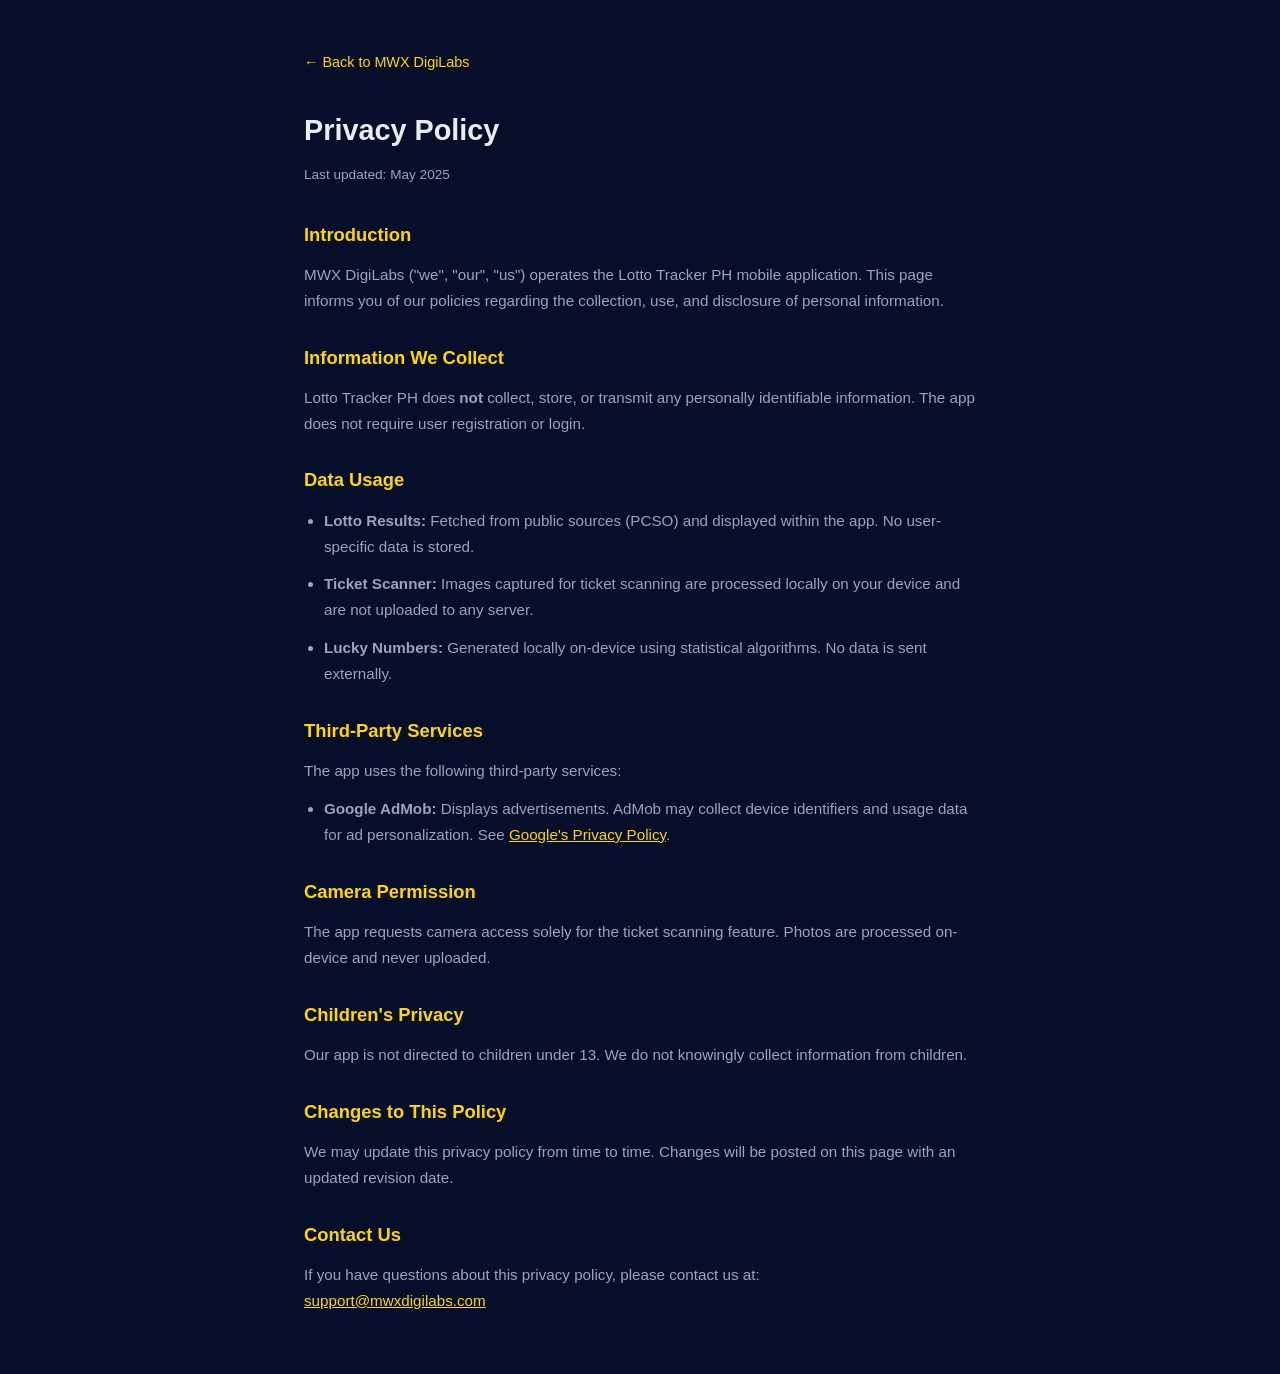
==== privacy-policy.html @ 05e532b1 "Add files via upload" ====
<!DOCTYPE html>
<html lang="en">
<head>
  <meta charset="UTF-8">
  <meta name="viewport" content="width=device-width, initial-scale=1.0">
  <title>Privacy Policy — MWX DigiLabs</title>
  <style>
    :root { --bg: #060E2A; --text: #E8ECF4; --muted: #9BA4B8; --accent: #FFD700; --blue: #102D7D; }
    * { margin: 0; padding: 0; box-sizing: border-box; }
    body { font-family: -apple-system, BlinkMacSystemFont, 'Segoe UI', Roboto, sans-serif; background: var(--bg); color: var(--text); line-height: 1.7; }
    .container { max-width: 720px; margin: 0 auto; padding: 48px 24px; }
    a { color: var(--accent); }
    h1 { font-size: 1.8rem; margin-bottom: 8px; }
    .updated { color: var(--muted); font-size: 0.85rem; margin-bottom: 32px; }
    h2 { font-size: 1.15rem; color: var(--accent); margin: 28px 0 12px; }
    p, li { color: var(--muted); font-size: 0.95rem; margin-bottom: 12px; }
    ul { padding-left: 20px; }
    .back { display: inline-block; margin-bottom: 32px; color: var(--accent); text-decoration: none; font-size: 0.9rem; }
    .back:hover { text-decoration: underline; }
  </style>
</head>
<body>
  <div class="container">
    <a class="back" href="/">&larr; Back to MWX DigiLabs</a>
    <h1>Privacy Policy</h1>
    <p class="updated">Last updated: May 2025</p>

    <h2>Introduction</h2>
    <p>MWX DigiLabs ("we", "our", "us") operates the Lotto Tracker PH mobile application. This page informs you of our policies regarding the collection, use, and disclosure of personal information.</p>

    <h2>Information We Collect</h2>
    <p>Lotto Tracker PH does <strong>not</strong> collect, store, or transmit any personally identifiable information. The app does not require user registration or login.</p>

    <h2>Data Usage</h2>
    <ul>
      <li><strong>Lotto Results:</strong> Fetched from public sources (PCSO) and displayed within the app. No user-specific data is stored.</li>
      <li><strong>Ticket Scanner:</strong> Images captured for ticket scanning are processed locally on your device and are not uploaded to any server.</li>
      <li><strong>Lucky Numbers:</strong> Generated locally on-device using statistical algorithms. No data is sent externally.</li>
    </ul>

    <h2>Third-Party Services</h2>
    <p>The app uses the following third-party services:</p>
    <ul>
      <li><strong>Google AdMob:</strong> Displays advertisements. AdMob may collect device identifiers and usage data for ad personalization. See <a href="https://policies.google.com/privacy" target="_blank">Google's Privacy Policy</a>.</li>
    </ul>

    <h2>Camera Permission</h2>
    <p>The app requests camera access solely for the ticket scanning feature. Photos are processed on-device and never uploaded.</p>

    <h2>Children's Privacy</h2>
    <p>Our app is not directed to children under 13. We do not knowingly collect information from children.</p>

    <h2>Changes to This Policy</h2>
    <p>We may update this privacy policy from time to time. Changes will be posted on this page with an updated revision date.</p>

    <h2>Contact Us</h2>
    <p>If you have questions about this privacy policy, please contact us at:<br>
    <a href="mailto:support@mwxdigilabs.com">support@mwxdigilabs.com</a></p>
  </div>
</body>
</html>
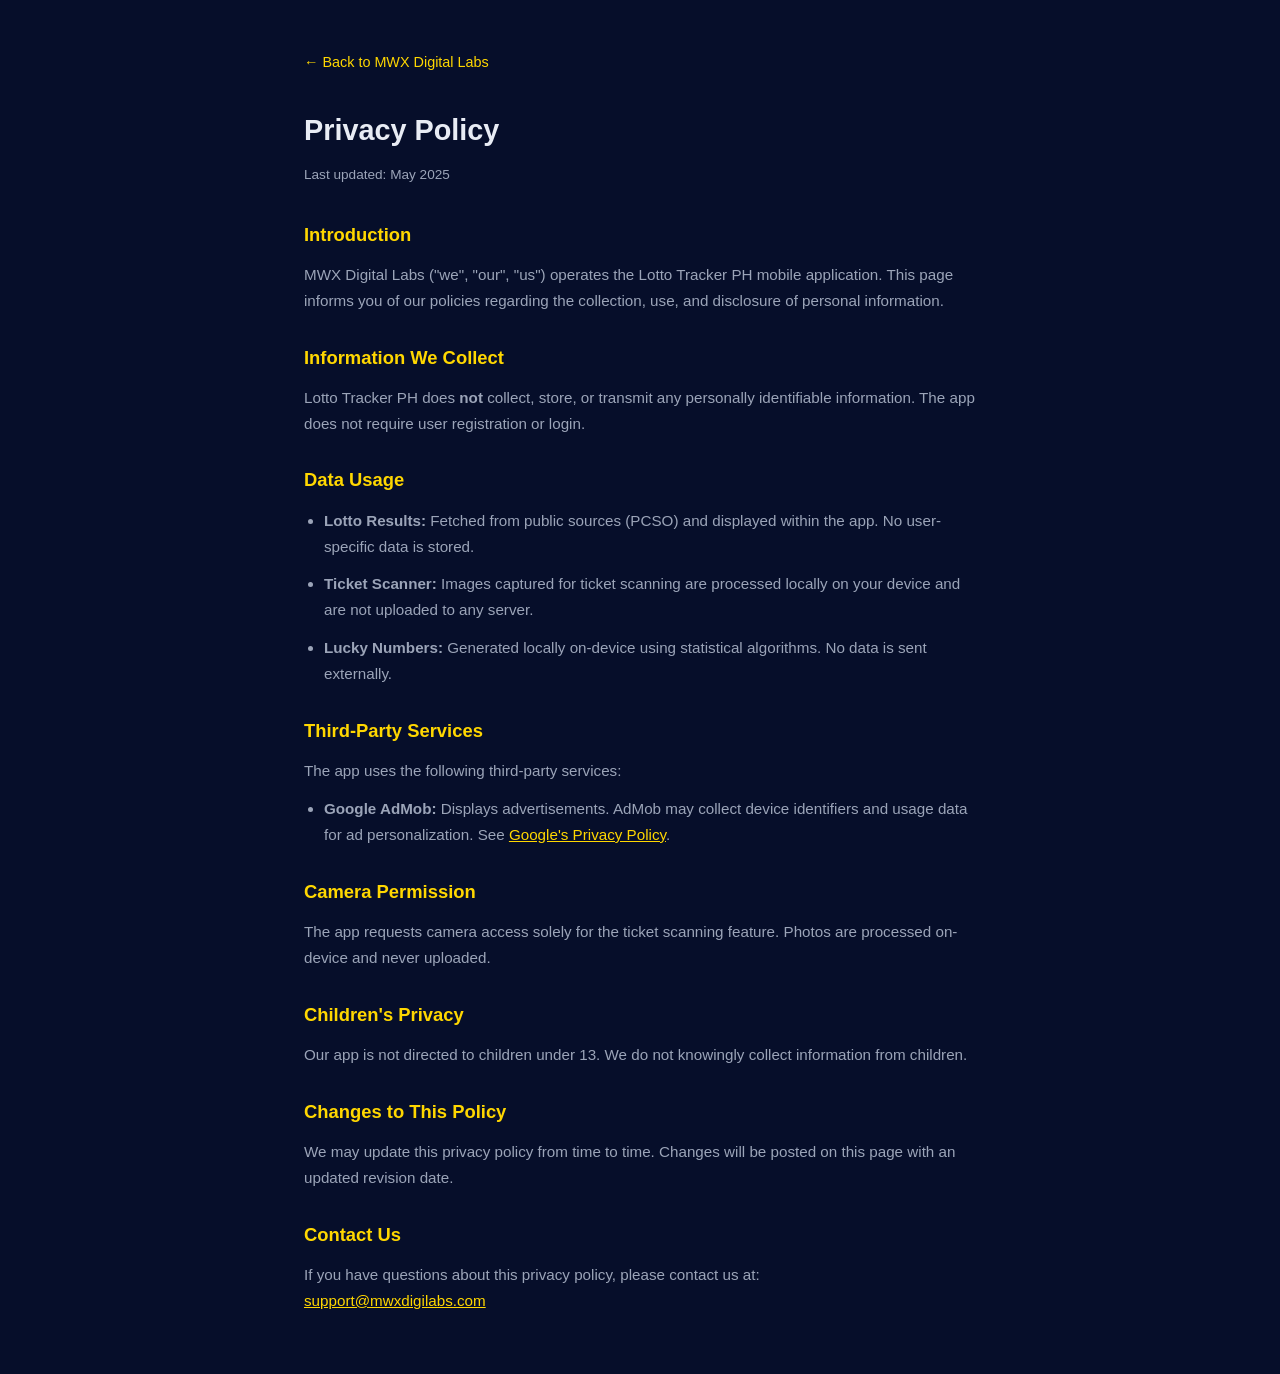
==== commit 0a0bd23e: "Add files via upload" ====
--- a/privacy-policy.html
+++ b/privacy-policy.html
@@ -3,9 +3,9 @@
 <head>
   <meta charset="UTF-8">
   <meta name="viewport" content="width=device-width, initial-scale=1.0">
-  <title>Privacy Policy — MWX DigiLabs</title>
+  <title>Privacy Policy — MWX Digital Labs</title>
   <style>
-    :root { --bg: #060E2A; --text: #E8ECF4; --muted: #9BA4B8; --accent: #FFD700; --blue: #102D7D; }
+    :root { --bg: #060E2A; --text: #E8ECF4; --muted: #9BA4B8; --accent: #FFD700; }
     * { margin: 0; padding: 0; box-sizing: border-box; }
     body { font-family: -apple-system, BlinkMacSystemFont, 'Segoe UI', Roboto, sans-serif; background: var(--bg); color: var(--text); line-height: 1.7; }
     .container { max-width: 720px; margin: 0 auto; padding: 48px 24px; }
@@ -21,12 +21,12 @@
 </head>
 <body>
   <div class="container">
-    <a class="back" href="/">&larr; Back to MWX DigiLabs</a>
+    <a class="back" href="/">&larr; Back to MWX Digital Labs</a>
     <h1>Privacy Policy</h1>
     <p class="updated">Last updated: May 2025</p>
 
     <h2>Introduction</h2>
-    <p>MWX DigiLabs ("we", "our", "us") operates the Lotto Tracker PH mobile application. This page informs you of our policies regarding the collection, use, and disclosure of personal information.</p>
+    <p>MWX Digital Labs ("we", "our", "us") operates the Lotto Tracker PH mobile application. This page informs you of our policies regarding the collection, use, and disclosure of personal information.</p>
 
     <h2>Information We Collect</h2>
     <p>Lotto Tracker PH does <strong>not</strong> collect, store, or transmit any personally identifiable information. The app does not require user registration or login.</p>
